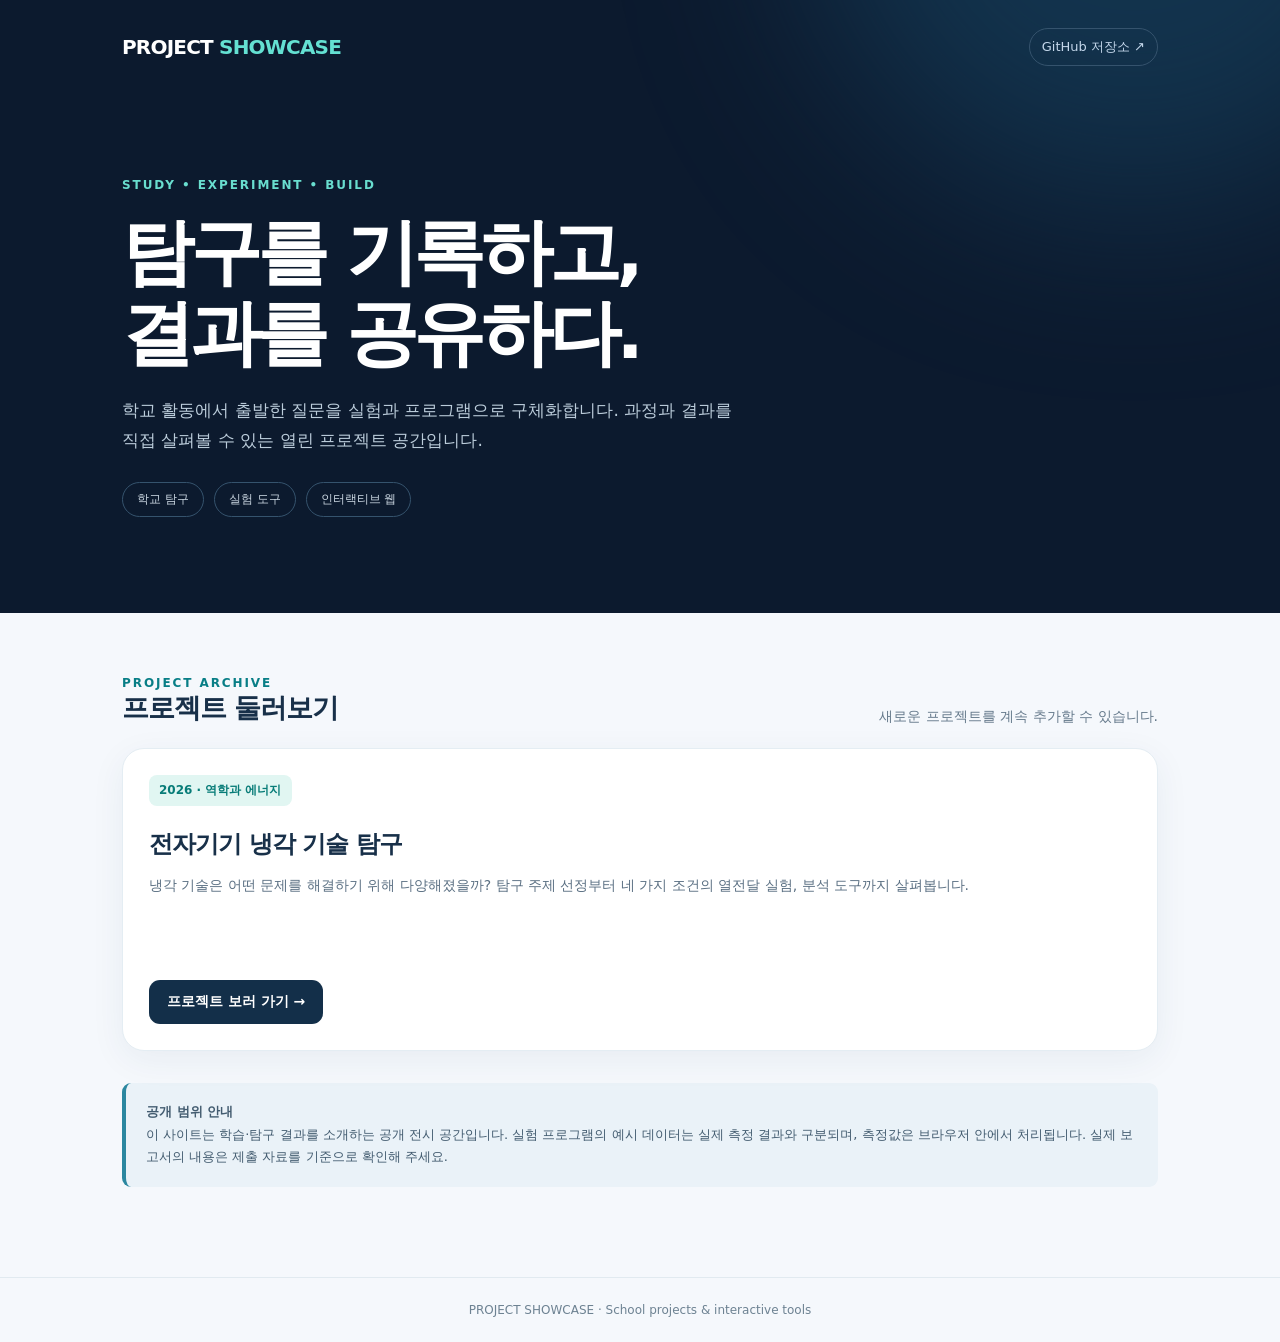
==== index.html @ 4f5cde4f "Add public showcase landing page" ====
<!doctype html>
<html lang="ko">
<head>
<meta charset="utf-8"><meta name="viewport" content="width=device-width,initial-scale=1">
<meta name="color-scheme" content="light">
<meta name="description" content="학교 탐구, 실험, 인터랙티브 학습 도구를 모아 공개하는 프로젝트 전시관">
<title>Project Showcase | 열린 프로젝트 기록실</title>
<style>
:root{font-family:system-ui,-apple-system,'Pretendard','Noto Sans KR',sans-serif;color:#183049;background:#f5f8fc}
*{box-sizing:border-box}body{margin:0}a{color:inherit;text-decoration:none}
.top{background:#0c1a2e;color:white;position:relative;overflow:hidden}
.top:before{content:"";position:absolute;width:650px;height:650px;border-radius:50%;background:#153c58;filter:blur(95px);right:-180px;top:-450px;opacity:.75}
nav{max-width:1080px;margin:auto;display:flex;justify-content:space-between;align-items:center;padding:28px 22px;position:relative}
.brand{font-weight:850;letter-spacing:-.04em;font-size:20px}.brand span{color:#64e0d2}
.navlink{font-size:13px;color:#c4d7eb;padding:9px 12px;border:1px solid #35536d;border-radius:25px}
.hero{max-width:1080px;margin:auto;position:relative;padding:84px 22px 96px}
.kicker{font-size:12px;letter-spacing:.16em;color:#69decf;font-weight:800}
h1{font-size:clamp(39px,6vw,72px);line-height:1.13;letter-spacing:-.06em;margin:20px 0}
.hero p{color:#bbccda;font-size:17px;line-height:1.8;max-width:610px}
.badges{display:flex;gap:10px;flex-wrap:wrap;margin-top:26px}
.badge{border:1px solid #35536d;border-radius:99px;padding:8px 14px;font-size:12px;color:#cad6e1}
main{max-width:1080px;padding:48px 22px 90px;margin:auto}
.sectionhead{display:flex;justify-content:space-between;align-items:end;gap:20px;margin:15px 0 22px}
h2{letter-spacing:-.04em;font-size:27px;margin:0}.muted{color:#65798b;font-size:14px}
.grid{display:grid;grid-template-columns:repeat(auto-fit,minmax(275px,1fr));gap:20px}
.card{border-radius:22px;padding:26px;background:#fff;box-shadow:0 9px 34px #203d6010;border:1px solid #e4edf3;transition:transform .2s,box-shadow .2s}
.card:hover{transform:translateY(-3px);box-shadow:0 14px 36px #203d6022}
.pill{display:inline-block;font-size:12px;font-weight:800;color:#087c78;background:#e1f6f2;border-radius:8px;padding:7px 10px}
.card h3{font-size:24px;letter-spacing:-.04em;margin:22px 0 8px}.card p{line-height:1.7;color:#5b7083;font-size:14px;min-height:75px}
.btn{display:inline-flex;align-items:center;gap:12px;margin-top:17px;padding:13px 18px;background:#132f49;color:white;font-size:14px;font-weight:700;border-radius:11px}
.note{background:#eaf2f8;border-left:4px solid #2b87a0;padding:18px 20px;border-radius:9px;margin-top:32px;font-size:13px;color:#435c70;line-height:1.75}
footer{border-top:1px solid #e1eaf0;color:#6d8292;text-align:center;font-size:12px;padding:25px}
@media(max-width:600px){.hero{padding:56px 22px 70px}.sectionhead{display:block}.card p{min-height:0}}
</style>
</head>
<body>
<header class="top"><nav><a class="brand" href="./">PROJECT <span>SHOWCASE</span></a><a class="navlink" href="https://github.com/thfk-shell/project-showcase" target="_blank" rel="noopener noreferrer">GitHub 저장소 ↗</a></nav>
<div class="hero"><div class="kicker">STUDY • EXPERIMENT • BUILD</div><h1>탐구를 기록하고,<br>결과를 공유하다.</h1><p>학교 활동에서 출발한 질문을 실험과 프로그램으로 구체화합니다. 과정과 결과를 직접 살펴볼 수 있는 열린 프로젝트 공간입니다.</p><div class="badges"><span class="badge">학교 탐구</span><span class="badge">실험 도구</span><span class="badge">인터랙티브 웹</span></div></div></header>
<main><div class="sectionhead"><div><div class="kicker" style="color:#087e86">PROJECT ARCHIVE</div><h2>프로젝트 둘러보기</h2></div><span class="muted">새로운 프로젝트를 계속 추가할 수 있습니다.</span></div>
<div class="grid"><article class="card"><span class="pill">2026 · 역학과 에너지</span><h3>전자기기 냉각 기술 탐구</h3><p>냉각 기술은 어떤 문제를 해결하기 위해 다양해졌을까? 탐구 주제 선정부터 네 가지 조건의 열전달 실험, 분석 도구까지 살펴봅니다.</p><a class="btn" href="2026/physics-cooling/">프로젝트 보러 가기 →</a></article></div>
<div class="note"><strong>공개 범위 안내</strong><br>이 사이트는 학습·탐구 결과를 소개하는 공개 전시 공간입니다. 실험 프로그램의 예시 데이터는 실제 측정 결과와 구분되며, 측정값은 브라우저 안에서 처리됩니다. 실제 보고서의 내용은 제출 자료를 기준으로 확인해 주세요.</div></main>
<footer>PROJECT SHOWCASE · School projects & interactive tools</footer>
</body></html>
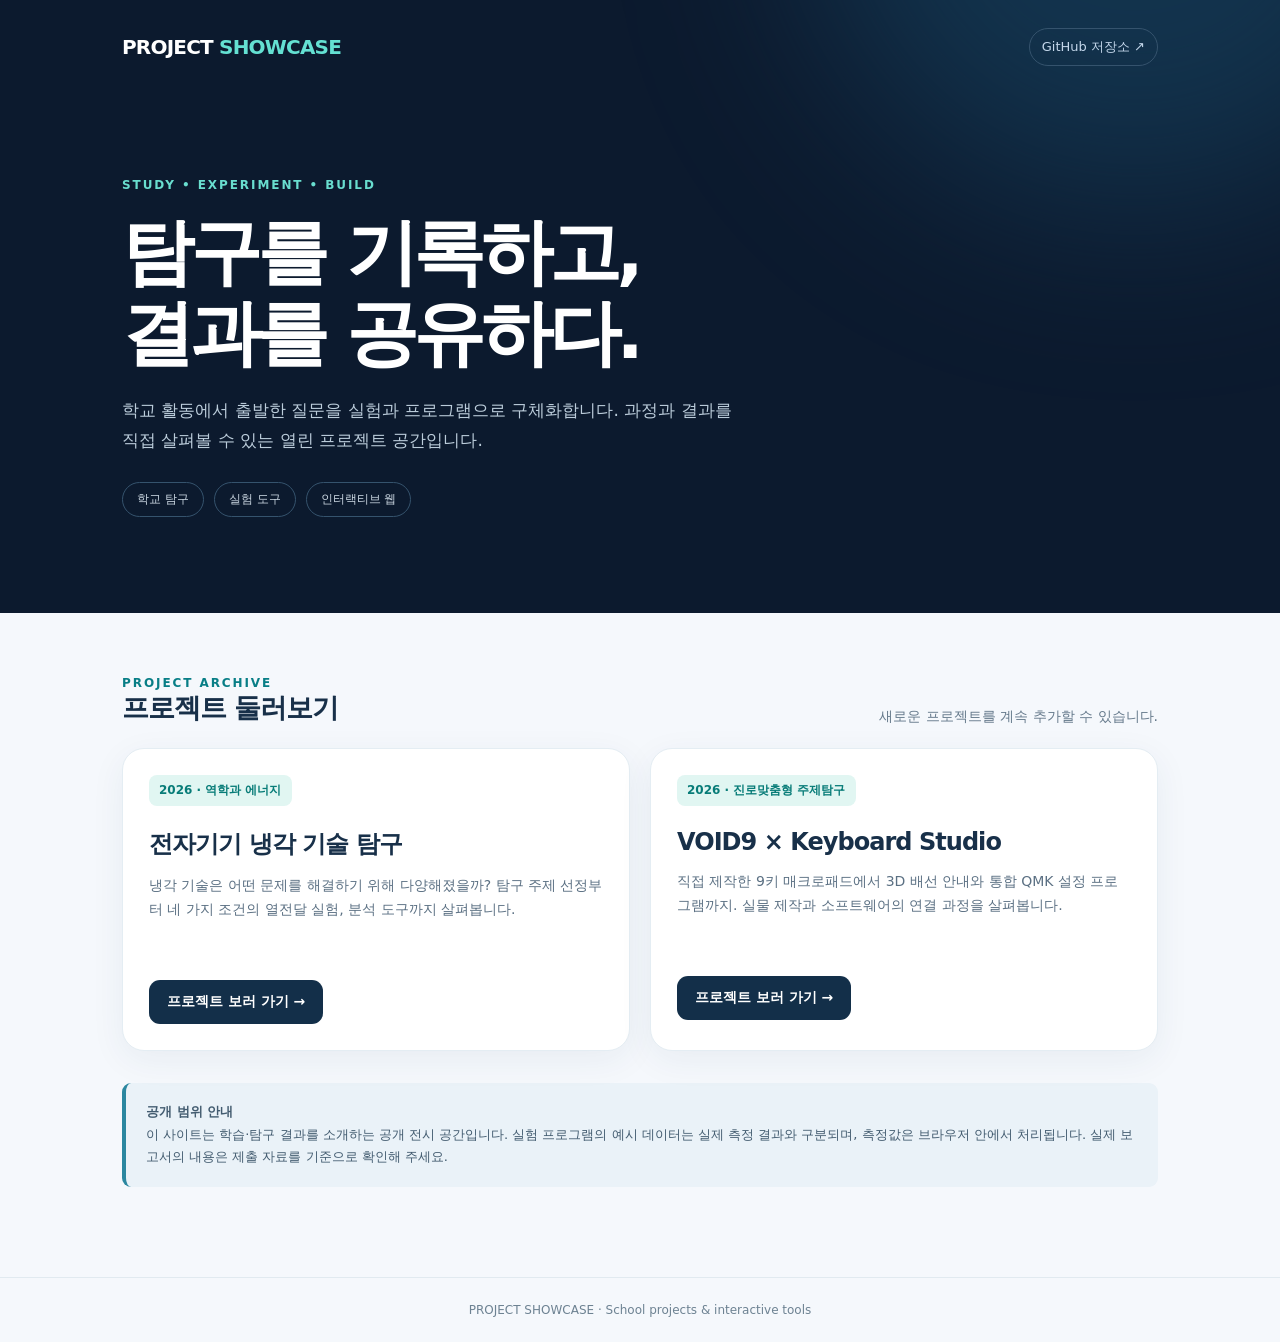
==== commit c7778e1f: "Publish VOID9 and Keyboard Studio project showcase" ====
--- a/index.html
+++ b/index.html
@@ -37,7 +37,7 @@
 <header class="top"><nav><a class="brand" href="./">PROJECT <span>SHOWCASE</span></a><a class="navlink" href="https://github.com/thfk-shell/project-showcase" target="_blank" rel="noopener noreferrer">GitHub 저장소 ↗</a></nav>
 <div class="hero"><div class="kicker">STUDY • EXPERIMENT • BUILD</div><h1>탐구를 기록하고,<br>결과를 공유하다.</h1><p>학교 활동에서 출발한 질문을 실험과 프로그램으로 구체화합니다. 과정과 결과를 직접 살펴볼 수 있는 열린 프로젝트 공간입니다.</p><div class="badges"><span class="badge">학교 탐구</span><span class="badge">실험 도구</span><span class="badge">인터랙티브 웹</span></div></div></header>
 <main><div class="sectionhead"><div><div class="kicker" style="color:#087e86">PROJECT ARCHIVE</div><h2>프로젝트 둘러보기</h2></div><span class="muted">새로운 프로젝트를 계속 추가할 수 있습니다.</span></div>
-<div class="grid"><article class="card"><span class="pill">2026 · 역학과 에너지</span><h3>전자기기 냉각 기술 탐구</h3><p>냉각 기술은 어떤 문제를 해결하기 위해 다양해졌을까? 탐구 주제 선정부터 네 가지 조건의 열전달 실험, 분석 도구까지 살펴봅니다.</p><a class="btn" href="2026/physics-cooling/">프로젝트 보러 가기 →</a></article></div>
+<div class="grid"><article class="card"><span class="pill">2026 · 역학과 에너지</span><h3>전자기기 냉각 기술 탐구</h3><p>냉각 기술은 어떤 문제를 해결하기 위해 다양해졌을까? 탐구 주제 선정부터 네 가지 조건의 열전달 실험, 분석 도구까지 살펴봅니다.</p><a class="btn" href="2026/physics-cooling/">프로젝트 보러 가기 →</a></article><article class="card"><span class="pill">2026 · 진로맞춤형 주제탐구</span><h3>VOID9 × Keyboard Studio</h3><p>직접 제작한 9키 매크로패드에서 3D 배선 안내와 통합 QMK 설정 프로그램까지. 실물 제작과 소프트웨어의 연결 과정을 살펴봅니다.</p><a class="btn" href="2026/void9/">프로젝트 보러 가기 →</a></article></div>
 <div class="note"><strong>공개 범위 안내</strong><br>이 사이트는 학습·탐구 결과를 소개하는 공개 전시 공간입니다. 실험 프로그램의 예시 데이터는 실제 측정 결과와 구분되며, 측정값은 브라우저 안에서 처리됩니다. 실제 보고서의 내용은 제출 자료를 기준으로 확인해 주세요.</div></main>
 <footer>PROJECT SHOWCASE · School projects & interactive tools</footer>
 </body></html>
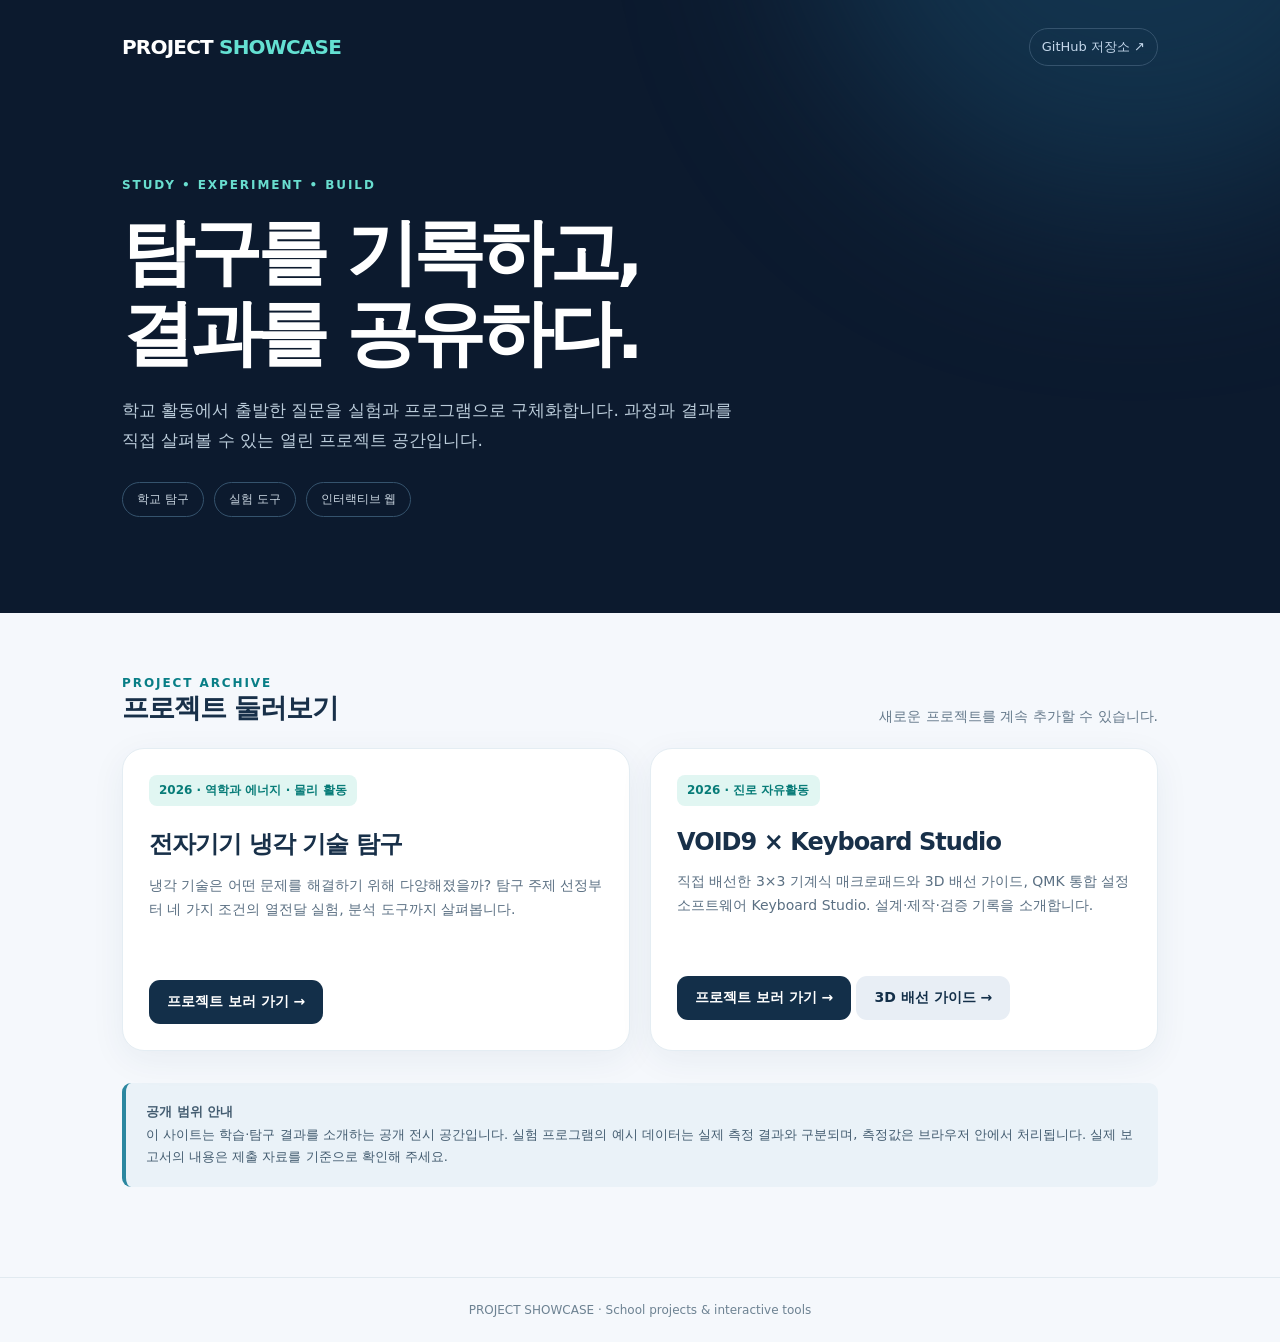
==== commit 3e6b09bd: "Redesign VOID9 showcase as a professional product page - Rebuild 2026/void9/index.html: VOID9 / CUST" ====
--- a/index.html
+++ b/index.html
@@ -37,7 +37,7 @@
 <header class="top"><nav><a class="brand" href="./">PROJECT <span>SHOWCASE</span></a><a class="navlink" href="https://github.com/thfk-shell/project-showcase" target="_blank" rel="noopener noreferrer">GitHub 저장소 ↗</a></nav>
 <div class="hero"><div class="kicker">STUDY • EXPERIMENT • BUILD</div><h1>탐구를 기록하고,<br>결과를 공유하다.</h1><p>학교 활동에서 출발한 질문을 실험과 프로그램으로 구체화합니다. 과정과 결과를 직접 살펴볼 수 있는 열린 프로젝트 공간입니다.</p><div class="badges"><span class="badge">학교 탐구</span><span class="badge">실험 도구</span><span class="badge">인터랙티브 웹</span></div></div></header>
 <main><div class="sectionhead"><div><div class="kicker" style="color:#087e86">PROJECT ARCHIVE</div><h2>프로젝트 둘러보기</h2></div><span class="muted">새로운 프로젝트를 계속 추가할 수 있습니다.</span></div>
-<div class="grid"><article class="card"><span class="pill">2026 · 역학과 에너지</span><h3>전자기기 냉각 기술 탐구</h3><p>냉각 기술은 어떤 문제를 해결하기 위해 다양해졌을까? 탐구 주제 선정부터 네 가지 조건의 열전달 실험, 분석 도구까지 살펴봅니다.</p><a class="btn" href="2026/physics-cooling/">프로젝트 보러 가기 →</a></article><article class="card"><span class="pill">2026 · 진로맞춤형 주제탐구</span><h3>VOID9 × Keyboard Studio</h3><p>직접 제작한 9키 매크로패드에서 3D 배선 안내와 통합 QMK 설정 프로그램까지. 실물 제작과 소프트웨어의 연결 과정을 살펴봅니다.</p><a class="btn" href="2026/void9/">프로젝트 보러 가기 →</a></article></div>
+<div class="grid"><article class="card"><span class="pill">2026 · 역학과 에너지 · 물리 활동</span><h3>전자기기 냉각 기술 탐구</h3><p>냉각 기술은 어떤 문제를 해결하기 위해 다양해졌을까? 탐구 주제 선정부터 네 가지 조건의 열전달 실험, 분석 도구까지 살펴봅니다.</p><a class="btn" href="2026/physics-cooling/">프로젝트 보러 가기 →</a></article><article class="card"><span class="pill">2026 · 진로 자유활동</span><h3>VOID9 × Keyboard Studio</h3><p>직접 배선한 3×3 기계식 매크로패드와 3D 배선 가이드, QMK 통합 설정 소프트웨어 Keyboard Studio. 설계·제작·검증 기록을 소개합니다.</p><a class="btn" href="2026/void9/">프로젝트 보러 가기 →</a> <a class="btn" style="background:#e8eef5;color:#132f49" href="2026/void9/3d-guide/">3D 배선 가이드 →</a></article></div>
 <div class="note"><strong>공개 범위 안내</strong><br>이 사이트는 학습·탐구 결과를 소개하는 공개 전시 공간입니다. 실험 프로그램의 예시 데이터는 실제 측정 결과와 구분되며, 측정값은 브라우저 안에서 처리됩니다. 실제 보고서의 내용은 제출 자료를 기준으로 확인해 주세요.</div></main>
 <footer>PROJECT SHOWCASE · School projects & interactive tools</footer>
 </body></html>
